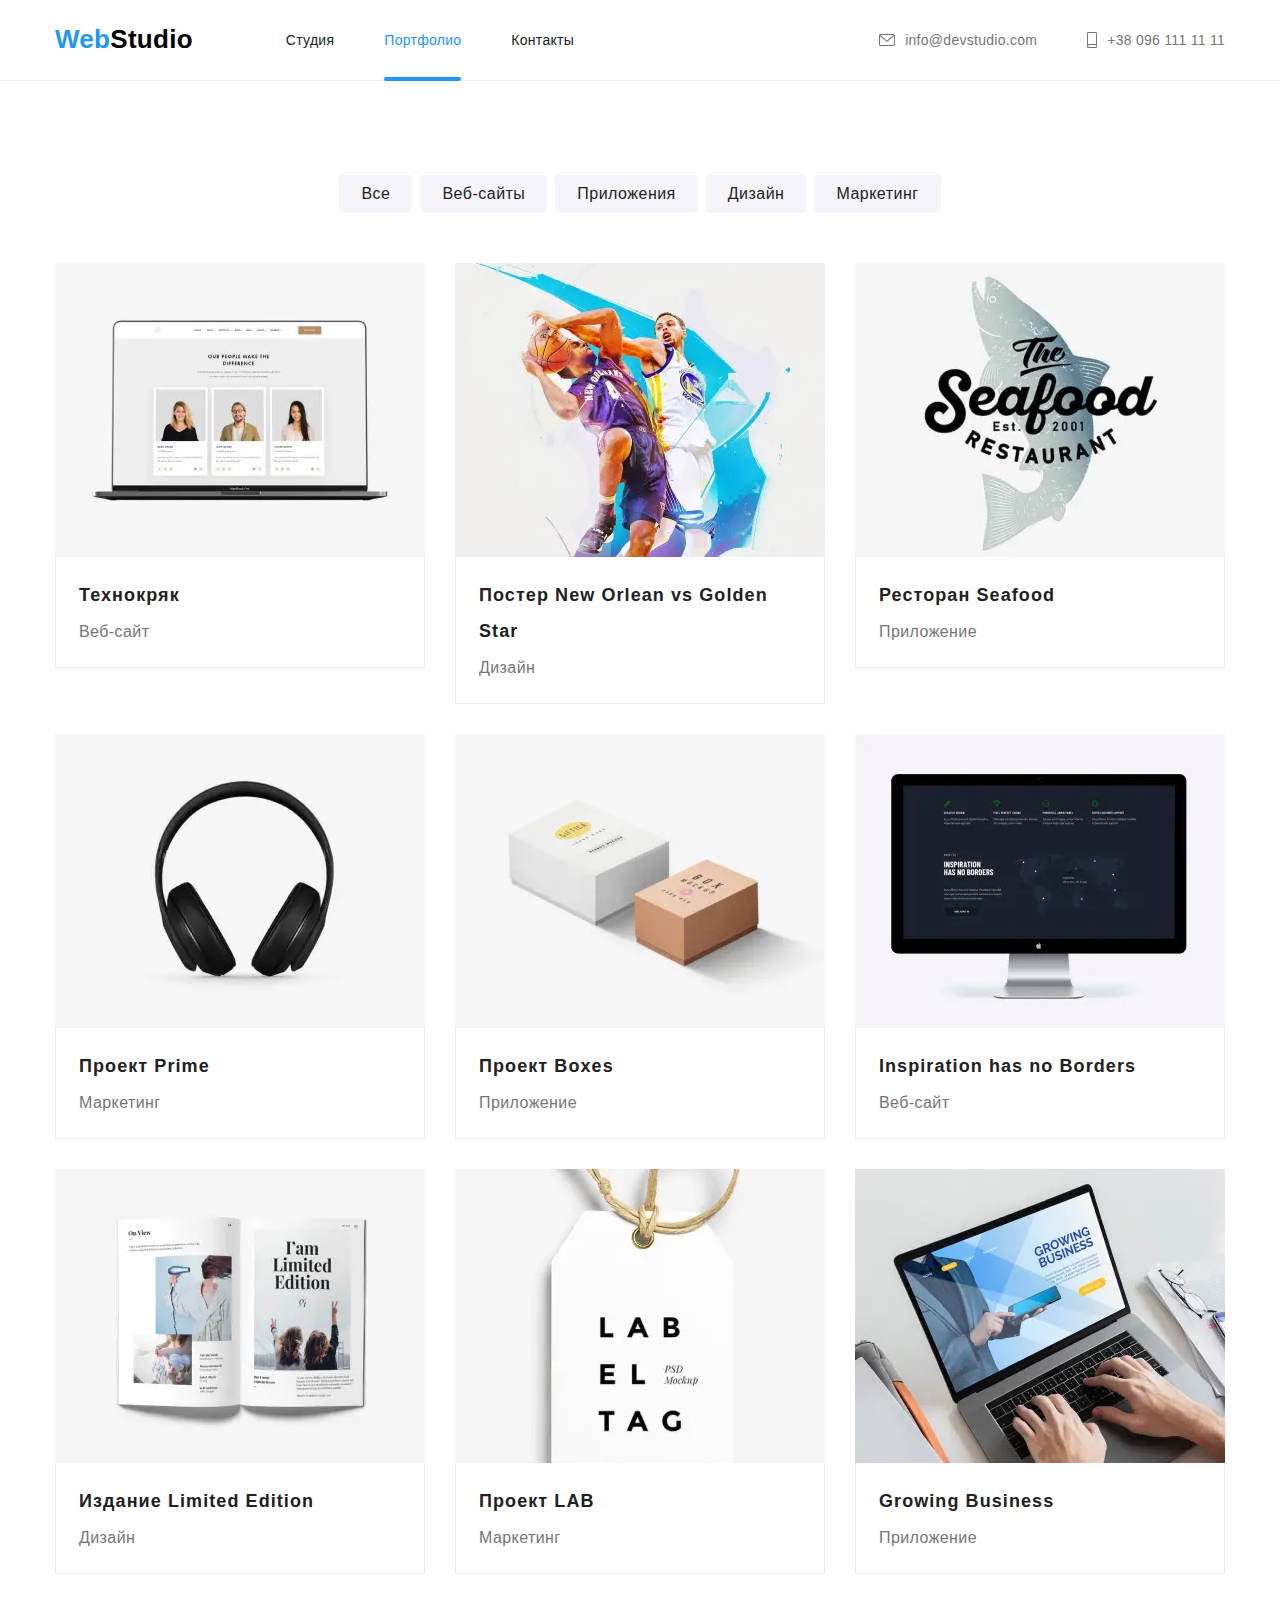
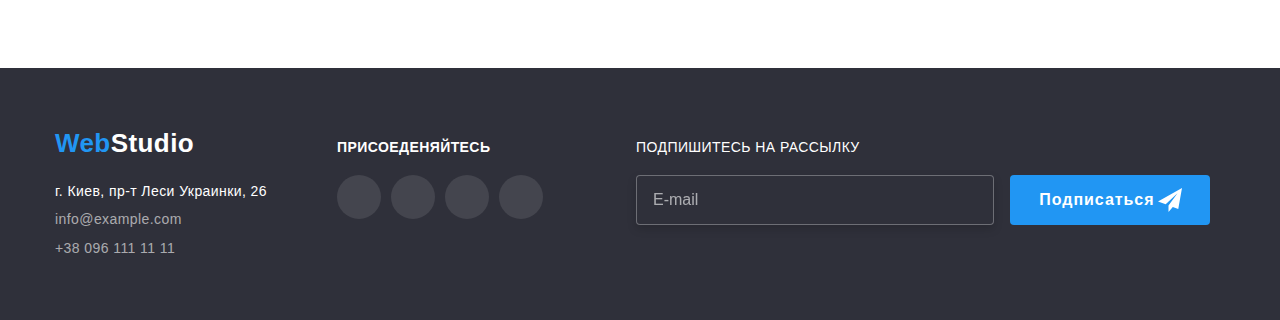
==== portfolio.html @ 32cfa78a "8-1-8" ====
<!DOCTYPE html>
<html lang="ru">

<head>
    <meta charset="UTF-8" />
    <meta name="viewport" content="width=device-width, initial-scale=1.0" />
    <title>Portfolio Webstudio</title>
    <link rel="preload" href="./css/main.min.css" as="style" />
    <link rel="stylesheet" href="./css/main.min.css" />
</head>

<body class="page">
    <!-- Верхняя линия сайта -->
    <header class="menu" id="portfolio-page">
        <div class="menu__box container">
            <!-- Логотип компании -->
            <a class="logo link" href="./index.html">
                <span class="logo__accent">Web</span>Studio
            </a>
            <div class="menu-mobile" id="menu-mobile" data-menu>
                <nav class="nav">
                    <ul class="site-nav list">
                        <li class="site-nav__item">
                            <a class="site-nav__link link" href="./index.html">Студия</a>
                        </li>
                        <li class="site-nav__item">
                            <a class="site-nav__link site-nav__link--active link" href="#portfolio-page">Портфолио</a>
                        </li>
                        <li class="site-nav__item">
                            <a class="site-nav__link link" href="#">Контакты</a>
                        </li>
                    </ul>
                </nav>

                <ul class="communications list">
                    <li class="communications__item">
                        <a class="communications__link link" href="mailto:info@devstudio.com">
                            <svg class="communications__icon communications__envelope">
                                <use href="./images/svg/sprite.svg#envelope"></use>
                            </svg>
                            info@devstudio.com</a>
                    </li>
                    <li class="communications__item">
                        <a class="communications__link link" href="tel:+38-096-111-11-11">
                            <svg class="communications__icon communications__smartphone">
                                <use href="./images/svg/sprite.svg#smartphone"></use>
                            </svg>
                            +38 096 111 11 11</a>
                    </li>
                </ul>
            </div>
            <button class="menu__button" type="button" aria-expanded="false" aria-controls="menu-mobile"
                data-menu-button>
                <svg class="menu__button-image" aria-label="Переключатель мобильного иеню">
                    <use class="menu__icon-close" href="./images/svg/sprite.svg#close-menu-mobile"></use>
                    <use class="menu__icon-open" href="./images/svg/sprite.svg#open-menu-mobile"></use>
                </svg>
            </button>
        </div>
    </header>

    <main>
        <!-- Портфолио -->

        <div class="container">
            <section class="filter">
                <h1 class="visually-hidden">Портфолио</h1>

                <!-- Фильтр проэктов -->

                <ul class="filter__button list">
                    <li class="filter__item">
                        <button class="filter__btn button" type="button">Все</button>
                    </li>
                    <li class="filter__item">
                        <button class="filter__btn button" type="button">
                            Веб-сайты
                        </button>
                    </li>
                    <li class="filter__item">
                        <button class="filter__btn button" type="button">
                            Приложения
                        </button>
                    </li>
                    <li class="filter__item">
                        <button class="filter__btn button" type="button">Дизайн</button>
                    </li>
                    <li class="filter__item">
                        <button class="filter__btn button" type="button">
                            Маркетинг
                        </button>
                    </li>
                </ul>

                <!-- Каталог проэктов -->

                <div class="catalog">
                    <ul class="catalog__list list">
                        <li class="catalog__item">
                            <a class="link" href="#">
                                <div class="catalog__description">
                                    <picture>
                                        <source srcset="
                          ./images/catalog/mobile/techno.webp,
                          ./images/catalog/mobile/techno@2x.webp 2x
                        " type="image/webp" media="(max-width: 767px)" />
                                        <source srcset="
                          ./images/catalog/tablet/techno.webp,
                          ./images/catalog/tablet/techno@2x.webp 2x
                        " type="image/webp" media="(max-width: 1199px)" />
                                        <source srcset="
                          ./images/catalog/desktop/techno.webp,
                          ./images/catalog/desktop/techno@2x.webp 2x
                        " type="image/webp" media="(min-width: 1200px)" />
                                        <source srcset="
                          ./images/catalog/mobile/techno.jpg,
                          ./images/catalog/mobile/techno@2x.jpg 2x
                        " media="(max-width: 767px)" />
                                        <source srcset="
                          ./images/catalog/tablet/techno.jpg,
                          ./images/catalog/tablet/techno@2x.jpg 2x
                        " media="(max-width: 1199px)" />
                                        <source srcset="./images/catalog/desktop/techno@2x.jpg 2x"
                                            media="(min-width: 1200px)" />
                                        <img class="catalog__image" src="./images/catalog/desktop/techno.jpg"
                                            alt="Сайт компании Технокряк" width="370" />
                                    </picture>
                                    <div class="catalog__description-pullout">
                                        <p class="catalog__description-text">
                                            Технокряк это современная площадка распространения
                                            коронавируса. Компании используют эту платформу для
                                            цифрового шпионажа и атак на защищённые сервера
                                            конкурентов.
                                        </p>
                                    </div>
                                </div>
                                <div class="catalog__text">
                                    <h2 class="catalog__title">Технокряк</h2>
                                    <p class="catalog__project">Веб-сайт</p>
                                </div>
                            </a>
                        </li>

                        <li class="catalog__item">
                            <a class="link" href="#">
                                <div class="catalog__description">
                                    <picture>
                                        <source srcset="
                          ./images/catalog/mobile/poster-orlean-star.webp,
                          ./images/catalog/mobile/poster-orlean-star@2x.webp 2x
                        " type="image/webp" media="(max-width: 767px)" />
                                        <source srcset="
                          ./images/catalog/tablet/poster-orlean-star.webp,
                          ./images/catalog/tablet/poster-orlean-star@2x.webp 2x
                        " type="image/webp" media="(max-width: 1199px)" />
                                        <source srcset="
                          ./images/catalog/desktop/poster-orlean-star.webp,
                          ./images/catalog/desktop/poster-orlean-star@2x.webp 2x
                        " type="image/webp" media="(min-width: 1200px)" />
                                        <source srcset="
                          ./images/catalog/mobile/poster-orlean-star.jpg,
                          ./images/catalog/mobile/poster-orlean-star@2x.jpg 2x
                        " media="(max-width: 767px)" />
                                        <source srcset="
                          ./images/catalog/tablet/poster-orlean-star.jpg,
                          ./images/catalog/tablet/poster-orlean-star@2x.jpg 2x
                        " media="(max-width: 1199px)" />
                                        <source srcset="
                          ./images/catalog/desktop/poster-orlean-star@2x.jpg 2x
                        " media="(min-width: 1200px)" />
                                        <img class="catalog__image"
                                            src="./images/catalog/desktop/poster-orlean-star.jpg"
                                            alt="Игра New Orlean против Golden Star" width="370" />
                                    </picture>
                                    <div class="catalog__description-pullout">
                                        <p class="catalog__description-text">
                                            Технокряк это современная площадка распространения
                                            коронавируса. Компании используют эту платформу для
                                            цифрового шпионажа и атак на защищённые сервера
                                            конкурентов.
                                        </p>
                                    </div>
                                </div>
                                <div class="catalog__text">
                                    <h2 class="catalog__title">
                                        Постер New Orlean vs Golden Star
                                    </h2>
                                    <p class="catalog__project">Дизайн</p>
                                </div>
                            </a>
                        </li>

                        <li class="catalog__item">
                            <a class="link" href="#">
                                <div class="catalog__description">
                                    <picture>
                                        <source srcset="
                          ./images/catalog/mobile/restaurant-seafood.webp,
                          ./images/catalog/mobile/restaurant-seafood@2x.webp 2x
                        " type="image/webp" media="(max-width: 767px)" />
                                        <source srcset="
                          ./images/catalog/tablet/restaurant-seafood.webp,
                          ./images/catalog/tablet/restaurant-seafood@2x.webp 2x
                        " type="image/webp" media="(max-width: 1199px)" />
                                        <source srcset="
                          ./images/catalog/desktop/restaurant-seafood.webp,
                          ./images/catalog/desktop/restaurant-seafood@2x.webp 2x
                        " type="image/webp" media="(min-width: 1200px)" />
                                        <source srcset="
                          ./images/catalog/mobile/restaurant-seafood.jpg,
                          ./images/catalog/mobile/restaurant-seafood@2x.jpg 2x
                        " media="(max-width: 767px)" />
                                        <source srcset="
                          ./images/catalog/tablet/restaurant-seafood.jpg,
                          ./images/catalog/tablet/restaurant-seafood@2x.jpg 2x
                        " media="(max-width: 1199px)" />
                                        <source srcset="
                          ./images/catalog/desktop/restaurant-seafood@2x.jpg 2x
                        " media="(min-width: 1200px)" />
                                        <img class="catalog__image"
                                            src="./images/catalog/desktop/restaurant-seafood.jpg" alt="Ресторан Seafood"
                                            width="370" />
                                    </picture>
                                    <div class="catalog__description-pullout">
                                        <p class="catalog__description-text">
                                            Технокряк это современная площадка распространения
                                            коронавируса. Компании используют эту платформу для
                                            цифрового шпионажа и атак на защищённые сервера
                                            конкурентов.
                                        </p>
                                    </div>
                                </div>
                                <div class="catalog__text">
                                    <h2 class="catalog__title">Ресторан Seafood</h2>
                                    <p class="catalog__project">Приложение</p>
                                </div>
                            </a>
                        </li>

                        <li class="catalog__item">
                            <a class="link" href="#">
                                <div class="catalog__description">
                                    <picture>
                                        <source srcset="
                          ./images/catalog/mobile/prime.webp,
                          ./images/catalog/mobile/prime@2x.webp 2x
                        " type="image/webp" media="(max-width: 767px)" />
                                        <source srcset="
                          ./images/catalog/tablet/prime.webp,
                          ./images/catalog/tablet/prime@2x.webp 2x
                        " type="image/webp" media="(max-width: 1199px)" />
                                        <source srcset="
                          ./images/catalog/desktop/prime.webp,
                          ./images/catalog/desktop/prime@2x.webp 2x
                        " type="image/webp" media="(min-width: 1200px)" />
                                        <source srcset="
                          ./images/catalog/mobile/prime.jpg,
                          ./images/catalog/mobile/prime@2x.jpg 2x
                        " media="(max-width: 767px)" />
                                        <source srcset="
                          ./images/catalog/tablet/prime.jpg,
                          ./images/catalog/tablet/prime@2x.jpg 2x
                        " media="(max-width: 1199px)" />
                                        <source srcset="./images/catalog/mobile/prime@2x.jpg 2x"
                                            media="(min-width: 1200px)" />
                                        <img class="catalog__image" src="./images/catalog/mobile/prime.jpg"
                                            alt="Проект Prime" width="370" />
                                    </picture>
                                    <div class="catalog__description-pullout">
                                        <p class="catalog__description-text">
                                            Технокряк это современная площадка распространения
                                            коронавируса. Компании используют эту платформу для
                                            цифрового шпионажа и атак на защищённые сервера
                                            конкурентов.
                                        </p>
                                    </div>
                                </div>
                                <div class="catalog__text">
                                    <h2 class="catalog__title">Проект Prime</h2>
                                    <p class="catalog__project">Маркетинг</p>
                                </div>
                            </a>
                        </li>

                        <li class="catalog__item">
                            <a class="link" href="#">
                                <div class="catalog__description">
                                    <picture>
                                        <source srcset="
                          ./images/catalog/mobile/boxes.webp,
                          ./images/catalog/mobile/boxes@2x.webp 2x
                        " type="image/webp" media="(max-width: 767px)" />
                                        <source srcset="
                          ./images/catalog/tablet/boxes.webp,
                          ./images/catalog/tablet/boxes@2x.webp 2x
                        " type="image/webp" media="(max-width: 1199px)" />
                                        <source srcset="
                          ./images/catalog/desktop/boxes.webp,
                          ./images/catalog/desktop/boxes@2x.webp 2x
                        " type="image/webp" media="(min-width: 1200px)" />
                                        <source srcset="
                          ./images/catalog/mobile/boxes.jpg,
                          ./images/catalog/mobile/boxes@2x.jpg 2x
                        " media="(max-width: 767px)" />
                                        <source srcset="
                          ./images/catalog/tablet/boxes.jpg,
                          ./images/catalog/tablet/boxes@2x.jpg 2x
                        " media="(max-width: 1199px)" />
                                        <source srcset="./images/catalog/desktop/boxes@2x.jpg 2x"
                                            media="(min-width: 1200px)" />
                                        <img class="catalog__image" src="./images/catalog/desktop/boxes.jpg"
                                            alt="Проект Boxes" width="370" />
                                    </picture>
                                    <div class="catalog__description-pullout">
                                        <p class="catalog__description-text">
                                            Технокряк это современная площадка распространения
                                            коронавируса. Компании используют эту платформу для
                                            цифрового шпионажа и атак на защищённые сервера
                                            конкурентов.
                                        </p>
                                    </div>
                                </div>
                                <div class="catalog__text">
                                    <h2 class="catalog__title">Проект Boxes</h2>
                                    <p class="catalog__project">Приложение</p>
                                </div>
                            </a>
                        </li>

                        <li class="catalog__item">
                            <a class="link" href="#">
                                <div class="catalog__description">
                                    <picture>
                                        <source srcset="
                          ./images/catalog/mobile/inspiration.webp,
                          ./images/catalog/mobile/inspiration@2x.webp 2x
                        " type="image/webp" media="(max-width: 767px)" />
                                        <source srcset="
                          ./images/catalog/tablet/inspiration.webp,
                          ./images/catalog/tablet/inspiration@2x.webp 2x
                        " type="image/webp" media="(max-width: 1199px)" />
                                        <source srcset="
                          ./images/catalog/desktop/inspiration.webp,
                          ./images/catalog/desktop/inspiration@2x.webp 2x
                        " type="image/webp" media="(min-width: 1200px)" />
                                        <source srcset="
                          ./images/catalog/mobile/inspiration.jpg,
                          ./images/catalog/mobile/inspiration@2x.jpg 2x
                        " media="(max-width: 767px)" />
                                        <source srcset="
                          ./images/catalog/tablet/inspiration.jpg,
                          ./images/catalog/tablet/inspiration@2x.jpg 2x
                        " media="(max-width: 1199px)" />
                                        <source srcset="./images/catalog/desktop/inspiration@2x.jpg 2x"
                                            media="(min-width: 1200px)" />
                                        <img class="catalog__image" src="./images/catalog/desktop/inspiration.jpg"
                                            alt="У вдохновения нет границ" width="370" />
                                    </picture>
                                    <div class="catalog__description-pullout">
                                        <p class="catalog__description-text">
                                            Технокряк это современная площадка распространения
                                            коронавируса. Компании используют эту платформу для
                                            цифрового шпионажа и атак на защищённые сервера
                                            конкурентов.
                                        </p>
                                    </div>
                                </div>
                                <div class="catalog__text">
                                    <h2 class="catalog__title">Inspiration has no Borders</h2>
                                    <p class="catalog__project">Веб-сайт</p>
                                </div>
                            </a>
                        </li>

                        <li class="catalog__item">
                            <a class="link" href="#">
                                <div class="catalog__description">
                                    <picture>
                                        <source srcset="
                          ./images/catalog/mobile/limited-edition.webp,
                          ./images/catalog/mobile/limited-edition@2x.webp 2x
                        " type="image/webp" media="(max-width: 767px)" />
                                        <source srcset="
                          ./images/catalog/tablet/limited-edition.webp,
                          ./images/catalog/tablet/limited-edition@2x.webp 2x
                        " type="image/webp" media="(max-width: 1199px)" />
                                        <source srcset="
                          ./images/catalog/desktop/limited-edition.webp,
                          ./images/catalog/desktop/limited-edition@2x.webp 2x
                        " type="image/webp" media="(min-width: 1200px)" />
                                        <source srcset="
                          ./images/catalog/mobile/limited-edition.jpg,
                          ./images/catalog/mobile/limited-edition@2x.jpg 2x
                        " media="(max-width: 767px)" />
                                        <source srcset="
                          ./images/catalog/tablet/limited-edition.jpg,
                          ./images/catalog/tablet/limited-edition@2x.jpg 2x
                        " media="(max-width: 1199px)" />
                                        <source srcset="
                          ./images/catalog/desktop/limited-edition@2x.jpg 2x
                        " media="(min-width: 1200px)" />
                                        <img class="catalog__image" src="./images/catalog/desktop/limited-edition.jpg"
                                            alt="Издание Limited Edition" width="370" />
                                    </picture>
                                    <div class="catalog__description-pullout">
                                        <p class="catalog__description-text">
                                            Технокряк это современная площадка распространения
                                            коронавируса. Компании используют эту платформу для
                                            цифрового шпионажа и атак на защищённые сервера
                                            конкурентов.
                                        </p>
                                    </div>
                                </div>
                                <div class="catalog__text">
                                    <h2 class="catalog__title">Издание Limited Edition</h2>
                                    <p class="catalog__project">Дизайн</p>
                                </div>
                            </a>
                        </li>

                        <li class="catalog__item">
                            <a class="link" href="#">
                                <div class="catalog__description">
                                    <picture>
                                        <source srcset="
                          ./images/catalog/mobile/lab.webp,
                          ./images/catalog/mobile/lab@2x.webp 2x
                        " type="image/webp" media="(max-width: 767px)" />
                                        <source srcset="
                          ./images/catalog/tablet/lab.webp,
                          ./images/catalog/tablet/lab@2x.webp 2x
                        " type="image/webp" media="(max-width: 1199px)" />
                                        <source srcset="
                          ./images/catalog/desktop/lab.webp,
                          ./images/catalog/desktop/lab@2x.webp 2x
                        " type="image/webp" media="(min-width: 1200px)" />
                                        <source srcset="
                          ./images/catalog/mobile/lab.jpg,
                          ./images/catalog/mobile/lab@2x.jpg 2x
                        " media="(max-width: 767px)" />
                                        <source srcset="
                          ./images/catalog/tablet/lab.jpg,
                          ./images/catalog/tablet/lab@2x.jpg 2x
                        " media="(max-width: 1199px)" />
                                        <source srcset="./images/catalog/desktop/lab@2x.jpg 2x"
                                            media="(min-width: 1200px)" />
                                        <img class="catalog__image" src="./images/catalog/desktop/lab.jpg"
                                            alt="Проект LAB" width="370" />
                                    </picture>
                                    <div class="catalog__description-pullout">
                                        <p class="catalog__description-text">
                                            Технокряк это современная площадка распространения
                                            коронавируса. Компании используют эту платформу для
                                            цифрового шпионажа и атак на защищённые сервера
                                            конкурентов.
                                        </p>
                                    </div>
                                </div>
                                <div class="catalog__text">
                                    <h2 class="catalog__title">Проект LAB</h2>
                                    <p class="catalog__project">Маркетинг</p>
                                </div>
                            </a>
                        </li>

                        <li class="catalog__item">
                            <a class="link" href="#">
                                <div class="catalog__description">
                                    <picture>
                                        <source srcset="
                          ./images/catalog/mobile/growing-business.webp,
                          ./images/catalog/mobile/growing-business@2x.webp 2x
                        " type="image/webp" media="(max-width: 767px)" />
                                        <source srcset="
                          ./images/catalog/tablet/growing-business.webp,
                          ./images/catalog/tablet/growing-business@2x.webp 2x
                        " type="image/webp" media="(max-width: 1199px)" />
                                        <source srcset="
                          ./images/catalog/desktop/growing-business.webp,
                          ./images/catalog/desktop/growing-business@2x.webp 2x
                        " type="image/webp" media="(min-width: 1200px)" />
                                        <source srcset="
                          ./images/catalog/mobile/growing-business.jpg,
                          ./images/catalog/mobile/growing-business@2x.jpg 2x
                        " media="(max-width: 767px)" />
                                        <source srcset="
                          ./images/catalog/tablet/growing-business.jpg,
                          ./images/catalog/tablet/growing-business@2x.jpg 2x
                        " media="(max-width: 1199px)" />
                                        <source srcset="
                          ./images/catalog/desktop/growing-business@2x.jpg 2x
                        " media="(min-width: 1200px)" />
                                        <img class="catalog__image" src="./images/catalog/desktop/growing-business.jpg"
                                            alt="Растущий бизнес" width="370" />
                                    </picture>
                                    <div class="catalog__description-pullout">
                                        <p class="catalog__description-text">
                                            Технокряк это современная площадка распространения
                                            коронавируса. Компании используют эту платформу для
                                            цифрового шпионажа и атак на защищённые сервера
                                            конкурентов.
                                        </p>
                                    </div>
                                </div>
                                <div class="catalog__text">
                                    <h2 class="catalog__title">Growing Business</h2>
                                    <p class="catalog__project">Приложение</p>
                                </div>
                            </a>
                        </li>
                    </ul>
                </div>
            </section>
        </div>
    </main>

    <footer class="footer">
        <div class="container footer__box">
            <div class="main-address">
                <a class="logo link" href="./index.html">
                    <p class="main-address__text">
                        <span class="logo__accent">Web</span>Studio
                    </p>
                </a>

                <!-- Адрес -->

                <address class="address">
                    <ul class="address__list list">
                        <li class="address__item">
                            <p class="address__text">г. Киев, пр-т Леси Украинки, 26</p>
                        </li>
                        <li class="address__item">
                            <a class="address__link link" href="mailto:info@example.com">info@example.com</a>
                        </li>
                        <li class="address__item">
                            <a class="address__link link" href="tel:+38-096-111-11-11">+38 096 111 11 11</a>
                        </li>
                    </ul>
                </address>
            </div>

            <!-- Социальные ссылки -->

            <div class="social">
                <h2 class="social__title">Присоеденяйтесь</h2>
                <ul class="social__list list">
                    <li class="social__item">
                        <a class="social__link social__instagram-link link" href="https://www.instagram.com/?hl=ru"></a>
                    </li>
                    <li class="social__item">
                        <a class="social__link social__twitter-link link" href="https://twitter.com/?lang=ru"></a>
                    </li>
                    <li class="social__item">
                        <a class="social__link social__facebook-link link" href="https://www.facebook.com/"></a>
                    </li>
                    <li class="social__item">
                        <a class="social__link social__linkedin-link link" href="https://www.linkedin.com/"></a>
                    </li>
                </ul>
            </div>

            <!--  Подписка на рассылку -->

            <div class="subscription">
                <h2 class="subscription__title">Подпишитесь на рассылку</h2>
                <form class="subscription__form" action="#">
                    <input type="email" class="subscription__input" name="subscripe-mail" placeholder="E-mail"
                        pattern="[a-z0-9._%+-]+@[a-z0-9.-]+\.[a-z]{2,}$" autocomplete="off" required />
                    <button type="submit" class="subscription__button button">
                        Подписаться
                    </button>
                </form>
            </div>
        </div>
    </footer>
    <script src="./js/menu-mobile.js"></script>
</body>

</html>
---- css/main.min.css ----
/*! modern-normalize v1.0.0 | MIT License | https://github.com/sindresorhus/modern-normalize */*,*::before,*::after{box-sizing:border-box}:root{-moz-tab-size:4;tab-size:4}html{line-height:1.15;-webkit-text-size-adjust:100%}body{margin:0}body{font-family:system-ui,-apple-system,"Segoe UI",Roboto,Helvetica,Arial,sans-serif,"Apple Color Emoji","Segoe UI Emoji"}hr{height:0;color:inherit}abbr[title]{text-decoration:underline dotted}b,strong{font-weight:bolder}code,kbd,samp,pre{font-family:ui-monospace, SFMono-Regular, Consolas, "Liberation Mono", Menlo, monospace;font-size:1em}small{font-size:80%}sub,sup{font-size:75%;line-height:0;position:relative;vertical-align:baseline}sub{bottom:-0.25em}sup{top:-0.5em}table{text-indent:0;border-color:inherit}button,input,optgroup,select,textarea{font-family:inherit;font-size:100%;line-height:1.15;margin:0}button,select{text-transform:none}button,[type="button"],[type="reset"],[type="submit"]{-webkit-appearance:button}::-moz-focus-inner{border-style:none;padding:0}:-moz-focusring{outline:1px dotted ButtonText}:-moz-ui-invalid{box-shadow:none}legend{padding:0}progress{vertical-align:baseline}::-webkit-inner-spin-button,::-webkit-outer-spin-button{height:auto}[type="search"]{-webkit-appearance:textfield;outline-offset:-2px}::-webkit-search-decoration{-webkit-appearance:none}::-webkit-file-upload-button{-webkit-appearance:button;font:inherit}summary{display:list-item}@font-face{font-family:"Raleway";font-style:normal;font-weight:700;font-display:swap;src:url("../fonts/raleway-v17-latin_cyrillic-700.eot");src:local(""),url("../fonts/raleway-v17-latin_cyrillic-700.eot?#iefix") format("embedded-opentype"),url("../fonts/raleway-v17-latin_cyrillic-700.woff2") format("woff2"),url("../fonts/raleway-v17-latin_cyrillic-700.woff") format("woff"),url("../fonts/raleway-v17-latin_cyrillic-700.ttf") format("truetype"),url("../fonts/raleway-v17-latin_cyrillic-700.svg#Raleway") format("svg")}@font-face{font-family:"Roboto";font-style:normal;font-weight:400;font-display:swap;src:url("../fonts/roboto-v20-latin_cyrillic-regular.eot");src:local("Roboto"),local("Roboto-Regular"),url("../fonts/roboto-v20-latin_cyrillic-regular.eot?#iefix") format("embedded-opentype"),url("../fonts/roboto-v20-latin_cyrillic-regular.woff2") format("woff2"),url("../fonts/roboto-v20-latin_cyrillic-regular.woff") format("woff"),url("../fonts/roboto-v20-latin_cyrillic-regular.ttf") format("truetype"),url("../fonts/roboto-v20-latin_cyrillic-regular.svg#Roboto") format("svg")}@font-face{font-family:"Roboto";font-style:normal;font-weight:500;font-display:swap;src:url("../fonts/roboto-v20-latin_cyrillic-500.eot");src:local("Roboto Medium"),local("Roboto-Medium"),url("../fonts/roboto-v20-latin_cyrillic-500.eot?#iefix") format("embedded-opentype"),url("../fonts/roboto-v20-latin_cyrillic-500.woff2") format("woff2"),url("../fonts/roboto-v20-latin_cyrillic-500.woff") format("woff"),url("../fonts/roboto-v20-latin_cyrillic-500.ttf") format("truetype"),url("../fonts/roboto-v20-latin_cyrillic-500.svg#Roboto") format("svg")}@font-face{font-family:"Roboto";font-style:normal;font-weight:700;font-display:swap;src:url("../fonts/roboto-v20-latin_cyrillic-700.eot");src:local("Roboto Bold"),local("Roboto-Bold"),url("../fonts/roboto-v20-latin_cyrillic-700.eot?#iefix") format("embedded-opentype"),url("../fonts/roboto-v20-latin_cyrillic-700.woff2") format("woff2"),url("../fonts/roboto-v20-latin_cyrillic-700.woff") format("woff"),url("../fonts/roboto-v20-latin_cyrillic-700.ttf") format("truetype"),url("../fonts/roboto-v20-latin_cyrillic-700.svg#Roboto") format("svg")}@font-face{font-family:"Roboto";font-style:normal;font-weight:900;font-display:swap;src:url("../fonts/roboto-v20-latin_cyrillic-900.eot");src:local("Roboto Black"),local("Roboto-Black"),url("../fonts/roboto-v20-latin_cyrillic-900.eot?#iefix") format("embedded-opentype"),url("../fonts/roboto-v20-latin_cyrillic-900.woff2") format("woff2"),url("../fonts/roboto-v20-latin_cyrillic-900.woff") format("woff"),url("../fonts/roboto-v20-latin_cyrillic-900.ttf") format("truetype"),url("../fonts/roboto-v20-latin_cyrillic-900.svg#Roboto") format("svg")}html{font-size:calc((10 / 16) * 100%)}.page{background-color:#fff;color:#757575;font-family:Roboto, sans-serif;font-style:normal;font-weight:400;font-size:1.4rem;line-height:calc(24 / 14);letter-spacing:0.03em}.list{padding:0;margin:0;list-style:none}.link{text-decoration:none}.visually-hidden{position:absolute;width:1px;height:1px;margin:-1px;border:0;padding:0;white-space:nowrap;clip-path:inset(100%);clip:rect(0 0 0 0);overflow:hidden}.flexbox{display:flex}.container{width:100%;margin-left:auto;margin-right:auto;padding-left:15px;padding-right:15px}@media (min-width: 480px){.container{width:480px}}@media (min-width: 768px){.container{width:768px}}@media (min-width: 1200px){.container{width:1200px}}.logo{display:block;font-size:2.4rem;line-height:calc(28 / 24);color:#000000;font-family:Raleway, sans-serif;font-weight:700}@media (max-width: 767px){.logo{padding-top:16px;padding-bottom:16px}}@media (min-width: 768px){.logo{padding-top:26px;padding-bottom:26px}}@media (min-width: 1200px){.logo{padding-top:24px;padding-bottom:24px;font-size:2.6rem;line-height:calc(31 / 26)}}.logo .link{display:block}.logo__accent{color:#2196f3}.button{font-family:inherit}.menu__button{margin:0;padding:0;border:0;background-color:transparent}@media (max-width: 767px){.menu__button{width:40px;height:40px}}@media (min-width: 768px){.menu__button{display:none}}.menu__button.is-open .menu__icon-close{display:block}.menu__button.is-open .menu__icon-open{display:none}.menu__icon-close{display:none}.menu__button-image{width:24px;height:16px;fill:#212121;transition-property:fill;transition-duration:250ms;transition-timing-function:cubic-bezier(0.4, 0, 0.2, 1)}@media (min-width: 768px){.menu__button-image{display:none}}.menu__button-image:hover,.menu__button-image :focus{fill:#2196f3;cursor:pointer}.banner__button,.modal__form-button,.subscription__button{min-width:200px;height:50px;padding-top:10px;padding-left:32px;padding-right:32px;padding-bottom:10px;border:none;border-radius:4px;background-color:#2196f3;color:#fff;font-weight:700;font-size:1.6rem;line-height:calc(30 / 16);letter-spacing:0.06em;cursor:pointer}.banner__button:hover,.modal__form-button:hover,.subscription__button:hover{background-color:#188ce8}.subscription__button{position:relative;padding-left:29px;text-align:start;transition-property:background-color;transition-duration:250ms;transition-timing-function:cubic-bezier(0.4, 0, 0.2, 1)}.subscription__button::after{position:absolute;top:50%;right:28px;transform:translateY(-50%);display:block;content:"";width:24px;height:24px;background-image:url(../images/svg/icon-send.svg)}.button-close{position:absolute;top:8px;right:8px;display:flex;justify-content:center;align-items:center;width:30px;height:30px;border:1px solid rgba(0,0,0,0.1);border-radius:50%;background-color:#fff;transition-property:fill;transition-duration:250ms;transition-timing-function:cubic-bezier(0.4, 0, 0.2, 1);cursor:pointer}.button-close:hover{fill:#2196f3}.button-close__svg{width:11px;height:11px}.modal__form-button{margin-top:30px;margin-left:auto;margin-right:auto;box-shadow:0px 4px 4px rgba(0,0,0,0.15);transition-property:background-color;transition-duration:250ms;transition-timing-function:cubic-bezier(0.4, 0, 0.2, 1)}.filter__btn{padding:6px 22px;border:transparent;border-radius:4px;background-color:#f5f4fa;color:#212121;font-weight:500;font-size:1.6rem;line-height:calc(26 / 16);letter-spacing:0.03em;cursor:pointer;transition-property:background-color;transition-duration:250ms;transition-timing-function:cubic-bezier(0.4, 0, 0.2, 1)}.filter__btn:hover,.filter__btn:focus,.filter__btn:active{outline-color:transparent;outline-width:0;box-shadow:0px 3px 1px rgba(0,0,0,0.1),0px 1px 2px rgba(0,0,0,0.08),0px 2px 2px rgba(0,0,0,0.12);background-color:#2196f3;color:#fff}.menu{font-weight:500;line-height:calc(16 / 14);letter-spacing:0.02em;border-bottom:1px solid #ececec}@media (max-width: 767px){.menu{font-size:1.8rem;line-height:calc(21 / 18)}}.menu__box{position:relative;display:flex;padding-left:15px;padding-right:15px}@media (max-width: 767px){.menu__box{align-items:baseline;justify-content:space-between}}@media (min-width: 1200px){.nav{display:flex}}.site-nav{display:flex;flex-direction:column;align-items:center}@media (max-width: 767px){.site-nav{margin-bottom:48px}}@media (min-width: 768px){.site-nav{flex-direction:row;margin-left:88px}}@media (min-width: 1200px){.site-nav{margin-left:93px}}.site-nav__item{position:relative}@media (max-width: 767px){.site-nav__item:not(:last-child){margin-bottom:16px}}@media (min-width: 768px){.site-nav__item:not(:last-child){margin-right:50px}}.site-nav__item .site-nav__link--active::after{position:absolute;width:100%;height:4px;bottom:-1px;display:block;content:"";background-color:#2196f3;border-radius:2px}.site-nav__link{display:block;padding-top:32px;padding-bottom:32px;color:#212121;transition-property:color;transition-duration:250ms;transition-timing-function:cubic-bezier(0.4, 0, 0.2, 1)}@media (max-width: 767px){.site-nav__link{padding-top:12px;padding-bottom:12px}}.site-nav__link:hover,.site-nav__link:focus{color:#2196f3}.site-nav__link--active{color:#2196f3}@media (min-width: 768px){.communications{display:flex;margin-left:84px}}@media screen and (min-width: 768px) and (max-width: 1199px){.communications{flex-direction:column;justify-content:center}}@media (min-width: 1200px){.communications{margin-left:auto}}@media (max-width: 767px){.communications__item+.communications__item{margin-top:12px}}@media (min-width: 1200px){.communications__item+.communications__item{margin-left:50px}}.communications__link{color:#757575;transition-property:color;transition-duration:250ms;transition-timing-function:cubic-bezier(0.4, 0, 0.2, 1)}@media screen and (min-width: 768px) and (max-width: 1199px){.communications__link{display:block;padding-top:5px;padding-bottom:5px;font-size:1.2rem;line-height:calc(14 / 12)}}@media (min-width: 1200px){.communications__link{display:inline-flex;align-items:center;padding-top:32px;padding-bottom:32px}}.communications__link:hover,.communications__link:focus{color:#2196f3}.communications__link:hover .communications__icon{fill:#2196f3}.communications__icon{margin-right:8px;fill:#757575}@media (min-width: 1200px){.communications__icon{margin-right:10px}}.communications__envelope{width:14px;height:10px}@media (min-width: 1200px){.communications__envelope{width:16px;height:12px}}.communications__smartphone{width:10px;height:14px}@media (min-width: 1200px){.communications__smartphone{height:16px}}@media (max-width: 767px){.menu-mobile{display:none;position:absolute;top:101%;left:0;z-index:1;width:100%;height:393px;background-color:#fff;padding-top:48px;padding-bottom:64px;text-align:center}}@media (max-width: 767px){.menu-mobile.is-open{display:block}}@media (min-width: 768px){.menu-mobile{display:flex}}@media (min-width: 1200px){.menu-mobile{width:100%}}.banner{display:flex;flex-direction:column;justify-content:center;align-items:center;margin-left:auto;margin-right:auto;width:100%;height:400px;background-color:#2f303a;background-image:linear-gradient(to right, rgba(47,48,58,0.4), rgba(47,48,58,0.4)),url(../images/banner/mobile/banner.jpg);background-size:cover}@media screen and (max-width: 767px) and (min-device-pixel-ratio: 2), screen and (max-width: 767px) and (-webkit-min-device-pixel-ratio: 2), screen and (max-width: 767px) and (-o-min-device-pixel-ratio: 2 / 1), screen and (max-width: 767px) and (min-resolution: 192dpi), screen and (max-width: 767px) and (min-resolution: 2dppx){.banner{background-image:linear-gradient(to right, rgba(47,48,58,0.4), rgba(47,48,58,0.4)),url(../images/banner/mobile/banner@2x.jpg)}}@media (min-width: 768px){.banner{height:400px;background-image:linear-gradient(to right, rgba(47,48,58,0.4), rgba(47,48,58,0.4)),url(../images/banner/tablet/banner.jpg)}}@media screen and (min-width: 768px) and (min-device-pixel-ratio: 2), screen and (min-width: 768px) and (-webkit-min-device-pixel-ratio: 2), screen and (min-width: 768px) and (-o-min-device-pixel-ratio: 2 / 1), screen and (min-width: 768px) and (min-resolution: 192dpi), screen and (min-width: 768px) and (min-resolution: 2dppx){.banner{background-image:linear-gradient(to right, rgba(47,48,58,0.4), rgba(47,48,58,0.4)),url(../images/banner/tablet/banner@2x.jpg)}}@media (min-width: 1200px){.banner{height:600px;background-image:linear-gradient(to right, rgba(47,48,58,0.4), rgba(47,48,58,0.4)),url(../images/banner/desktop/banner.jpg)}}@media screen and (min-width: 1200px) and (min-device-pixel-ratio: 2), screen and (min-width: 1200px) and (-webkit-min-device-pixel-ratio: 2), screen and (min-width: 1200px) and (-o-min-device-pixel-ratio: 2 / 1), screen and (min-width: 1200px) and (min-resolution: 192dpi), screen and (min-width: 1200px) and (min-resolution: 2dppx){.banner{background-image:linear-gradient(to right, rgba(47,48,58,0.4), rgba(47,48,58,0.4)),url(../images/banner/desktop/banner@2x.jpg)}}.banner .container{text-align:center}.banner__title{max-width:360px;margin-top:0;margin-left:auto;margin-right:auto;margin-bottom:30px;color:#fff;font-weight:900;font-size:2.6rem;line-height:calc(42 / 26);letter-spacing:0.06em;text-transform:uppercase}@media (min-width: 1200px){.banner__title{max-width:696px;font-size:4.4rem;line-height:calc(60 / 44)}}.section__title{margin-top:0;margin-bottom:0;color:#212121;font-weight:700;font-size:2.8rem;line-height:calc(33 / 28);text-align:center}@media (min-width: 1200px){.section__title{font-size:3.6rem;line-height:calc(42 / 36)}}.feature{padding:60px 15px}@media (min-width: 1200px){.feature{padding:0 15px}}@media (min-width: 768px){.feature__list{display:flex;flex-wrap:wrap}}@media (min-width: 1200px){.feature__list{display:flex;padding-top:94px}}.feature__title{margin-top:0;margin-bottom:10px;color:#212121;font-weight:700;font-size:1.4rem;line-height:calc(16 / 14);text-transform:uppercase}@media (max-width: 767px){.feature__title{text-align:center}}.feature__item{width:100%}.feature__item:not(:last-child){margin-bottom:30px}@media (min-width: 1200px){.feature__item:not(:last-child){margin-right:30px;margin-bottom:0}}@media (min-width: 768px){.feature__item{width:calc((100% - 15px * 2) / 2)}.feature__item:nth-last-child(2){margin-bottom:0}.feature__item:nth-child(2n){margin-left:30px}}@media (min-width: 1200px){.feature__item{width:calc((100% - 30px * 3) / 4);padding-bottom:3px}.feature__item:nth-child(2n){margin-left:0}}.feature__item::before{display:block;margin-bottom:30px;content:"";height:120px;background-color:#f5f4fa;border-radius:4px;background-repeat:no-repeat;background-position:center}.feature__icon-antenna::before{background-image:url(../images/svg/antenna.svg)}.feature__icon-clock::before{background-image:url(../images/svg/clock.svg)}.feature__icon-diagram::before{background-image:url(../images/svg/diagram.svg)}.feature__icon-astronaut::before{background-image:url(../images/svg/astronaut.svg)}.feature__text{margin-top:0;margin-bottom:0}.practice{display:none;padding-top:94px;padding-bottom:94px}@media (min-width: 1200px){.practice{display:block}}.practice__list{display:flex;margin-top:50px}.practice__box-inside{position:absolute;bottom:0;left:0;display:flex;justify-content:center;align-items:center;width:370px;height:70px;background-color:rgba(47,48,58,0.8)}.practice__image{display:block;max-width:100%;height:auto}.practice__item{position:relative;display:block;width:calc((100% - 30px * 2) / 3)}.practice__item:not(:last-child){margin-right:30px}.practice__text{margin-top:0;margin-bottom:0;font-weight:700;line-height:calc(16 / 14);text-align:center;text-transform:uppercase;color:#fff}.team{background-color:#f5f4fa}.team__box{padding:60px 15px}@media (min-width: 1200px){.team__box{padding-top:94px;padding-bottom:94px}}@media (min-width: 768px){.team__list{display:flex;flex-wrap:wrap}}@media (min-width: 1200px){.team__list{margin-top:20px}.team__list>.team__item:not(:last-child){margin-right:30px}}.team__item{display:block;margin-top:30px;text-align:center;box-shadow:0px 1px 3px rgba(0,0,0,0.12),0px 1px 1px rgba(0,0,0,0.14),0px 2px 1px rgba(0,0,0,0.2);border-radius:0px 0px 4px 4px;background-color:#fff}@media (min-width: 768px){.team__item{width:calc((100% - 15px * 2) / 2)}.team__item:nth-child(2n){margin-left:30px}}@media (min-width: 1200px){.team__item{padding-top:0;width:calc((100% - 30px * 3) / 4)}.team__item:nth-child(2n){margin-left:0}}.team__image{display:block;width:100%;height:auto}.team__text{padding-top:30px;padding-bottom:16px}.team__title{margin-top:0;margin-bottom:10px;color:#212121;font-weight:500;font-size:1.6rem;line-height:1.19}.team__career{margin-top:0;margin-bottom:0;font-size:1.6rem;line-height:calc(19 / 16)}.team-social{display:flex;justify-content:center;align-items:center}.team-social__item{margin-bottom:30px}.team-social__item+.team-social__item{margin-left:10px}.team-social__link{display:inline-flex;justify-content:center;align-items:center;width:44px;height:44px;fill:#757575;border-radius:50%;color:#757575;transition-property:background-color, fill, color;transition-duration:250ms;transition-timing-function:cubic-bezier(0.4, 0, 0.2, 1)}.team-social__link:hover,.team-social__link:focus{background-color:#2196f3;color:#fff;fill:#fff}.team-social__instagram,.team-social__twitter,.team-social__facebook,.team-social__linkedin{width:20px;height:20px}.clients{padding:60px 15px}@media (min-width: 1200px){.clients{padding-top:94px;padding-bottom:94px}}.clients__title{margin-top:0;margin-bottom:30px}@media (min-width: 1200px){.clients__title{margin-bottom:50px}}.clients__list{display:flex;flex-wrap:wrap;justify-content:center}@media (min-width: 480px){.clients__list{margin:-15px}}.clients__item{display:flex;margin:15px}@media (max-width: 479px){.clients__item{justify-content:center;width:calc((100% - 30px * 2) / 2)}}@media (min-width: 480px){.clients__item{display:flex;margin:15px}}@media (min-width: 768px){.clients__item{width:calc((100% - 30px * 3) / 3)}}@media (min-width: 1200px){.clients__item{width:calc((100% - 30px * 6) / 6)}}.clients__item:nth-child(1) .clients__company{width:44px;height:49px}.clients__item:nth-child(2) .clients__company{width:40px;height:52px}.clients__item:nth-child(3) .clients__company{width:41px;height:43px}.clients__item:nth-child(4) .clients__company{width:80px;height:42px}.clients__item:nth-child(5) .clients__company{width:59px;height:47px}.clients__item:nth-child(6) .clients__company{width:88px;height:45px}.client-icon{fill:#afb1b8;transition-property:fill;transition-duration:250ms;transition-timing-function:cubic-bezier(0.4, 0, 0.2, 1)}.clients__link{display:inline-flex;justify-content:center;align-items:center;width:210px;height:90px;border:1px solid #afb1b8;border-radius:4px;transition-property:border-color;transition-duration:250ms;transition-timing-function:cubic-bezier(0.4, 0, 0.2, 1)}@media (min-width: 768px){.clients__link{width:226px}}@media (min-width: 1200px){.clients__link{width:170px}}.clients__link:hover{border:1px solid #2196f3}.clients__link:hover .client-icon{fill:#2196f3}.footer{padding-top:60px;padding-bottom:60px;background-color:#2f303a;color:#ffffff}.footer .logo{display:block;padding-top:0;padding-bottom:0;margin-bottom:20px}.footer__box{display:flex;flex-direction:column;align-items:center}@media (min-width: 768px){.footer__box{flex-direction:row}}@media (min-width: 768px) and (max-width: 1199px){.footer__box{flex-wrap:wrap;align-items:baseline}}@media (min-width: 1200px){.footer__box{align-items:baseline}}@media (min-width: 768px) and (max-width: 1199px){.subscription{margin-top:60px;margin-left:auto;margin-right:auto}}@media (max-width: 1199px){.subscription{text-align:center}}.subscription__title{margin-top:0;margin-bottom:20px;font-weight:500;font-size:1.4rem;line-height:calc(16 / 14);text-transform:uppercase}.subscription__input{height:50px;padding-top:13px;padding-left:16px;padding-bottom:13px;border:1px solid rgba(255,255,255,0.3);filter:drop-shadow(0px 4px 4px rgba(0,0,0,0.15));border-radius:4px;background-color:#2f303a;font-size:1.6rem;line-height:calc(20 / 16);color:#fff}@media (max-width: 479px){.subscription__input{width:100%}}@media (min-width: 480px){.subscription__input{width:450px}}@media screen and (min-width: 768px) and (max-width: 1199px){.subscription__input{display:block}}@media (max-width: 1199px){.subscription__input{margin-bottom:20px}}@media (min-width: 1200px){.subscription__input{width:358px;margin-right:12px}}.subscription__input::placeholder{font-size:1.6rem;line-height:calc(20 / 16);color:rgba(255,255,255,0.6)}.subscription__input:not(:placeholder-shown):focus:invalid{outline-color:red}@media (max-width: 479px){.main-address{width:100%}}@media (min-width: 768px) and (max-width: 1199px){.main-address{margin-right:165px;margin-left:61px}}@media (max-width: 1199px){.main-address{text-align:center}}@media (min-width: 1200px){.main-address{margin-right:70px}}.main-address__text{margin-top:0;margin-bottom:0;color:#ffffff}.address{font-style:normal}.address__link{color:rgba(255,255,255,0.6);transition-property:color;transition-duration:250ms;transition-timing-function:cubic-bezier(0.4, 0, 0.2, 1)}.address__link:hover,.address__link:focus{color:#2196f3}.address__item+.address__item{margin-top:3.5px}@media (min-width: 1200px){.address__item+.address__item{margin-top:4.5px}}.address__text{margin-top:0;margin-bottom:0}@media (max-width: 767px){.social{margin-top:60px;margin-bottom:60px}}@media (max-width: 1199px){.social{text-align:center}}@media (min-width: 1200px){.social{margin-right:93px}}.social__title{margin-top:0;margin-bottom:20px;color:#fff;font-weight:700;font-size:1.4rem;line-height:calc(16 / 14);text-transform:uppercase}.social__list{display:flex}.social__item{height:44px}.social__item+.social__item{margin-left:10px}.social__link{display:inline-block;width:44px;height:44px;border-radius:50%;background-color:rgba(255,255,255,0.1);background-repeat:no-repeat;background-position:center;transition-property:background-color;transition-duration:250ms;transition-timing-function:cubic-bezier(0.4, 0, 0.2, 1)}.social__link:hover,.social__link:focus{background-color:#2196f3}.social__instagram-link{background-image:url(../images/svg/instagram.svg)}.social__twitter-link{background-image:url(../images/svg/twitter.svg)}.social__facebook-link{background-image:url(../images/svg/facebook.svg)}.social__linkedin-link{background-image:url(../images/svg/linkedin.svg)}.filter{padding-top:60px;padding-bottom:60px}@media (min-width: 1200px){.filter{padding-top:94px;padding-bottom:94px}}.filter__button{display:flex}@media (max-width: 767px){.filter__button{flex-wrap:wrap}}@media (min-width: 768px){.filter__button{justify-content:center}}.filter__item{display:block}.filter__item:not(:last-child){margin-right:8px}@media (max-width: 767px){.filter__item{margin-bottom:15px}}.catalog{padding-top:35px}@media screen and (min-width: 768px) and (max-width: 1199px){.catalog{padding-top:30px}}@media (min-width: 1200px){.catalog{padding-top:50px}}.catalog__list{display:flex;flex-wrap:wrap}.catalog__image{display:block;width:100%;height:auto}.catalog__item{display:inline-block;width:100%;background-color:#fff}.catalog__item:not(:last-child){margin-bottom:30px}@media screen and (min-width: 768px) and (max-width: 1199px){.catalog__item{width:calc((100% - 30px) / 2)}.catalog__item:nth-child(2n+1){margin-right:30px}}@media (min-width: 1200px){.catalog__item{margin-right:30px;width:calc((100% - 30px * 2) / 3)}.catalog__item:nth-child(3n){margin-right:0}.catalog__item:nth-last-child(-n+3){margin-bottom:0}}.catalog__item:hover .catalog__text{box-shadow:0px 1px 1px rgba(0,0,0,0.12),0px 4px 4px rgba(0,0,0,0.06),1px 4px 6px rgba(0,0,0,0.16)}.catalog__item:hover .catalog__description-pullout{transform:translateY(-100%);opacity:1}.catalog__description{position:relative;overflow:hidden}.catalog__description-pullout{position:absolute;bottom:-100%;left:0;display:flex;align-items:center;width:100%;height:100%;padding-left:24px;padding-right:24px;background:rgba(33,150,243,0.9);transition-property:transform;transition-duration:250ms;transition-timing-function:cubic-bezier(0.4, 0, 0.2, 1);opacity:0}@media screen and (max-width: 375px){.catalog__description-pullout{overflow-y:auto}}.catalog__description-text{margin-top:0;margin-bottom:0;font-size:1.8rem;line-height:calc(28 / 18);color:#fff}@media screen and (max-width: 375px){.catalog__description-text{font-size:1.7rem;line-height:calc(27 / 17)}}.catalog__text{padding-top:20px;padding-left:23px;padding-right:23px;padding-bottom:20px;border-left:1px solid #eee;border-right:1px solid #eee;border-bottom:1px solid #eee}.catalog__title{margin-top:0;margin-bottom:4px;color:#212121;font-weight:700;font-size:1.8rem;line-height:calc(36 / 18);letter-spacing:0.06em}.catalog__project{margin-top:0;margin-bottom:0;color:#757575;font-size:1.6rem;line-height:calc(30 / 16)}.backdrop.is-hidden{visibility:hidden;opacity:0;pointer-events:none;transition:600ms linear 0.7s}.backdrop{position:fixed;top:0;left:0;width:100%;height:100%;background-color:rgba(0,0,0,0.2)}@media (max-width: 767px){.backdrop{padding-top:93px;padding-left:15px;padding-right:15px;padding-bottom:94px;overflow-y:scroll}}.is-hidden .modal{top:25%;transform:translate(-150%, -100%) scale(0.1)}.modal{position:absolute;left:50%;top:50%;transform:translate(-50%, -50%) scale(1);display:flex;flex-direction:column;justify-content:space-between;padding:40px 40px;background:#ffffff;box-shadow:0px 1px 3px rgba(0,0,0,0.12),0px 1px 1px rgba(0,0,0,0.14),0px 2px 1px rgba(0,0,0,0.2);border-radius:4px;transition:transform 300ms linear, scale 500ms linear;overflow:hidden}@media (max-width: 479px){.modal{position:relative;top:0;left:0;transform:none}}@media screen and (min-width: 480px) and (max-width: 1199px){.modal{width:450px;height:609px}}@media (min-width: 1200px){.modal{width:528px;height:581px}}.modal__title{margin-top:0;margin-bottom:12px;font-weight:500;font-size:2rem;line-height:calc(30 / 20);text-align:center;color:#212121}@media (min-width: 1200px){.modal__title{line-height:calc(23 / 20)}}.modal__form{display:flex;flex-direction:column}.modal__form-field{position:relative;display:block}.modal__form-field+.modal__form-field{margin-top:10px}.modal__form-label{display:block;margin-bottom:4px;font-size:1.2rem;line-height:calc(14 / 12);letter-spacing:0.01em;color:#757575}.modal__form-input{width:100%;height:40px;padding-left:42px;border:1px solid rgba(33,33,33,0.2);border-radius:4px;transition-property:outline-color, fill;transition-duration:250ms;transition-timing-function:cubic-bezier(0.4, 0, 0.2, 1)}.modal__form-input::placeholder{color:#ffffff}.modal__form-input:not(:placeholder-shown):focus:valid{outline-color:#2196f3;fill:#2196f3}.modal__form-input:not(:placeholder-shown):focus:valid ~ .modal__form-icon{outline-color:#2196f3;fill:#2196f3}.modal__form-input:not(:placeholder-shown):focus:invalid{outline-color:#ff0000;fill:#ff0000}.modal__form-input:not(:placeholder-shown):focus:invalid ~ .modal__form-icon{outline-color:#ff0000;fill:#ff0000}.modal__form-input:focus,.modal__form-input:focus+.modal__form-icon{outline-color:#2196f3;fill:#2196f3}.modal__form-input.modal__form-textarea::placeholder{color:rgba(117,117,117,0.5)}.modal__form-textarea{display:block;height:120px;padding:12px 16px;resize:none;font-size:1.4rem;line-height:calc(16 / 14);letter-spacing:0.01em}.modal__form-checkbox{margin-top:20px}@media (max-width: 479px){.modal__form-checkbox{text-align:center}}@media (min-width: 480px){.modal__form-checkbox{display:flex;justify-content:space-evenly;align-items:center}}@media (max-width: 1199px){.modal__form-checkbox{font-size:1.2rem;line-height:calc(14 / 12)}}.modal__checkbox-icon{display:inline-block;width:16px;height:15px;border:2px solid #212121;border-radius:2px;transition-property:background-color, border-color;transition-duration:250ms;transition-timing-function:cubic-bezier(0.4, 0, 0.2, 1)}.modal__form-checkbox-input:checked+.modal__checkbox-icon{background-origin:border-box;background-image:url(../images/svg/icon-check.svg);background-size:contain;background-color:#2196f3;border-color:#2196f3;border-radius:2px}.modal__form-checkbox-text{margin-top:0;margin-bottom:0;color:#757575}.modal__form-checkbox-link{display:block;color:#2196f3;text-decoration-line:underline}.modal__form-icon{position:absolute;top:50%;left:12px;width:18px;height:18px}
/*# sourceMappingURL=main.min.css.map */
---- css/main.min.css ----
/*! modern-normalize v1.0.0 | MIT License | https://github.com/sindresorhus/modern-normalize */*,*::before,*::after{box-sizing:border-box}:root{-moz-tab-size:4;tab-size:4}html{line-height:1.15;-webkit-text-size-adjust:100%}body{margin:0}body{font-family:system-ui,-apple-system,"Segoe UI",Roboto,Helvetica,Arial,sans-serif,"Apple Color Emoji","Segoe UI Emoji"}hr{height:0;color:inherit}abbr[title]{text-decoration:underline dotted}b,strong{font-weight:bolder}code,kbd,samp,pre{font-family:ui-monospace, SFMono-Regular, Consolas, "Liberation Mono", Menlo, monospace;font-size:1em}small{font-size:80%}sub,sup{font-size:75%;line-height:0;position:relative;vertical-align:baseline}sub{bottom:-0.25em}sup{top:-0.5em}table{text-indent:0;border-color:inherit}button,input,optgroup,select,textarea{font-family:inherit;font-size:100%;line-height:1.15;margin:0}button,select{text-transform:none}button,[type="button"],[type="reset"],[type="submit"]{-webkit-appearance:button}::-moz-focus-inner{border-style:none;padding:0}:-moz-focusring{outline:1px dotted ButtonText}:-moz-ui-invalid{box-shadow:none}legend{padding:0}progress{vertical-align:baseline}::-webkit-inner-spin-button,::-webkit-outer-spin-button{height:auto}[type="search"]{-webkit-appearance:textfield;outline-offset:-2px}::-webkit-search-decoration{-webkit-appearance:none}::-webkit-file-upload-button{-webkit-appearance:button;font:inherit}summary{display:list-item}@font-face{font-family:"Raleway";font-style:normal;font-weight:700;font-display:swap;src:url("../fonts/raleway-v17-latin_cyrillic-700.eot");src:local(""),url("../fonts/raleway-v17-latin_cyrillic-700.eot?#iefix") format("embedded-opentype"),url("../fonts/raleway-v17-latin_cyrillic-700.woff2") format("woff2"),url("../fonts/raleway-v17-latin_cyrillic-700.woff") format("woff"),url("../fonts/raleway-v17-latin_cyrillic-700.ttf") format("truetype"),url("../fonts/raleway-v17-latin_cyrillic-700.svg#Raleway") format("svg")}@font-face{font-family:"Roboto";font-style:normal;font-weight:400;font-display:swap;src:url("../fonts/roboto-v20-latin_cyrillic-regular.eot");src:local("Roboto"),local("Roboto-Regular"),url("../fonts/roboto-v20-latin_cyrillic-regular.eot?#iefix") format("embedded-opentype"),url("../fonts/roboto-v20-latin_cyrillic-regular.woff2") format("woff2"),url("../fonts/roboto-v20-latin_cyrillic-regular.woff") format("woff"),url("../fonts/roboto-v20-latin_cyrillic-regular.ttf") format("truetype"),url("../fonts/roboto-v20-latin_cyrillic-regular.svg#Roboto") format("svg")}@font-face{font-family:"Roboto";font-style:normal;font-weight:500;font-display:swap;src:url("../fonts/roboto-v20-latin_cyrillic-500.eot");src:local("Roboto Medium"),local("Roboto-Medium"),url("../fonts/roboto-v20-latin_cyrillic-500.eot?#iefix") format("embedded-opentype"),url("../fonts/roboto-v20-latin_cyrillic-500.woff2") format("woff2"),url("../fonts/roboto-v20-latin_cyrillic-500.woff") format("woff"),url("../fonts/roboto-v20-latin_cyrillic-500.ttf") format("truetype"),url("../fonts/roboto-v20-latin_cyrillic-500.svg#Roboto") format("svg")}@font-face{font-family:"Roboto";font-style:normal;font-weight:700;font-display:swap;src:url("../fonts/roboto-v20-latin_cyrillic-700.eot");src:local("Roboto Bold"),local("Roboto-Bold"),url("../fonts/roboto-v20-latin_cyrillic-700.eot?#iefix") format("embedded-opentype"),url("../fonts/roboto-v20-latin_cyrillic-700.woff2") format("woff2"),url("../fonts/roboto-v20-latin_cyrillic-700.woff") format("woff"),url("../fonts/roboto-v20-latin_cyrillic-700.ttf") format("truetype"),url("../fonts/roboto-v20-latin_cyrillic-700.svg#Roboto") format("svg")}@font-face{font-family:"Roboto";font-style:normal;font-weight:900;font-display:swap;src:url("../fonts/roboto-v20-latin_cyrillic-900.eot");src:local("Roboto Black"),local("Roboto-Black"),url("../fonts/roboto-v20-latin_cyrillic-900.eot?#iefix") format("embedded-opentype"),url("../fonts/roboto-v20-latin_cyrillic-900.woff2") format("woff2"),url("../fonts/roboto-v20-latin_cyrillic-900.woff") format("woff"),url("../fonts/roboto-v20-latin_cyrillic-900.ttf") format("truetype"),url("../fonts/roboto-v20-latin_cyrillic-900.svg#Roboto") format("svg")}html{font-size:calc((10 / 16) * 100%)}.page{background-color:#fff;color:#757575;font-family:Roboto, sans-serif;font-style:normal;font-weight:400;font-size:1.4rem;line-height:calc(24 / 14);letter-spacing:0.03em}.list{padding:0;margin:0;list-style:none}.link{text-decoration:none}.visually-hidden{position:absolute;width:1px;height:1px;margin:-1px;border:0;padding:0;white-space:nowrap;clip-path:inset(100%);clip:rect(0 0 0 0);overflow:hidden}.flexbox{display:flex}.container{width:100%;margin-left:auto;margin-right:auto;padding-left:15px;padding-right:15px}@media (min-width: 480px){.container{width:480px}}@media (min-width: 768px){.container{width:768px}}@media (min-width: 1200px){.container{width:1200px}}.logo{display:block;font-size:2.4rem;line-height:calc(28 / 24);color:#000000;font-family:Raleway, sans-serif;font-weight:700}@media (max-width: 767px){.logo{padding-top:16px;padding-bottom:16px}}@media (min-width: 768px){.logo{padding-top:26px;padding-bottom:26px}}@media (min-width: 1200px){.logo{padding-top:24px;padding-bottom:24px;font-size:2.6rem;line-height:calc(31 / 26)}}.logo .link{display:block}.logo__accent{color:#2196f3}.button{font-family:inherit}.menu__button{margin:0;padding:0;border:0;background-color:transparent}@media (max-width: 767px){.menu__button{width:40px;height:40px}}@media (min-width: 768px){.menu__button{display:none}}.menu__button.is-open .menu__icon-close{display:block}.menu__button.is-open .menu__icon-open{display:none}.menu__icon-close{display:none}.menu__button-image{width:24px;height:16px;fill:#212121;transition-property:fill;transition-duration:250ms;transition-timing-function:cubic-bezier(0.4, 0, 0.2, 1)}@media (min-width: 768px){.menu__button-image{display:none}}.menu__button-image:hover,.menu__button-image :focus{fill:#2196f3;cursor:pointer}.banner__button,.modal__form-button,.subscription__button{min-width:200px;height:50px;padding-top:10px;padding-left:32px;padding-right:32px;padding-bottom:10px;border:none;border-radius:4px;background-color:#2196f3;color:#fff;font-weight:700;font-size:1.6rem;line-height:calc(30 / 16);letter-spacing:0.06em;cursor:pointer}.banner__button:hover,.modal__form-button:hover,.subscription__button:hover{background-color:#188ce8}.subscription__button{position:relative;padding-left:29px;text-align:start;transition-property:background-color;transition-duration:250ms;transition-timing-function:cubic-bezier(0.4, 0, 0.2, 1)}.subscription__button::after{position:absolute;top:50%;right:28px;transform:translateY(-50%);display:block;content:"";width:24px;height:24px;background-image:url(../images/svg/icon-send.svg)}.button-close{position:absolute;top:8px;right:8px;display:flex;justify-content:center;align-items:center;width:30px;height:30px;border:1px solid rgba(0,0,0,0.1);border-radius:50%;background-color:#fff;transition-property:fill;transition-duration:250ms;transition-timing-function:cubic-bezier(0.4, 0, 0.2, 1);cursor:pointer}.button-close:hover{fill:#2196f3}.button-close__svg{width:11px;height:11px}.modal__form-button{margin-top:30px;margin-left:auto;margin-right:auto;box-shadow:0px 4px 4px rgba(0,0,0,0.15);transition-property:background-color;transition-duration:250ms;transition-timing-function:cubic-bezier(0.4, 0, 0.2, 1)}.filter__btn{padding:6px 22px;border:transparent;border-radius:4px;background-color:#f5f4fa;color:#212121;font-weight:500;font-size:1.6rem;line-height:calc(26 / 16);letter-spacing:0.03em;cursor:pointer;transition-property:background-color;transition-duration:250ms;transition-timing-function:cubic-bezier(0.4, 0, 0.2, 1)}.filter__btn:hover,.filter__btn:focus,.filter__btn:active{outline-color:transparent;outline-width:0;box-shadow:0px 3px 1px rgba(0,0,0,0.1),0px 1px 2px rgba(0,0,0,0.08),0px 2px 2px rgba(0,0,0,0.12);background-color:#2196f3;color:#fff}.menu{font-weight:500;line-height:calc(16 / 14);letter-spacing:0.02em;border-bottom:1px solid #ececec}@media (max-width: 767px){.menu{font-size:1.8rem;line-height:calc(21 / 18)}}.menu__box{position:relative;display:flex;padding-left:15px;padding-right:15px}@media (max-width: 767px){.menu__box{align-items:baseline;justify-content:space-between}}@media (min-width: 1200px){.nav{display:flex}}.site-nav{display:flex;flex-direction:column;align-items:center}@media (max-width: 767px){.site-nav{margin-bottom:48px}}@media (min-width: 768px){.site-nav{flex-direction:row;margin-left:88px}}@media (min-width: 1200px){.site-nav{margin-left:93px}}.site-nav__item{position:relative}@media (max-width: 767px){.site-nav__item:not(:last-child){margin-bottom:16px}}@media (min-width: 768px){.site-nav__item:not(:last-child){margin-right:50px}}.site-nav__item .site-nav__link--active::after{position:absolute;width:100%;height:4px;bottom:-1px;display:block;content:"";background-color:#2196f3;border-radius:2px}.site-nav__link{display:block;padding-top:32px;padding-bottom:32px;color:#212121;transition-property:color;transition-duration:250ms;transition-timing-function:cubic-bezier(0.4, 0, 0.2, 1)}@media (max-width: 767px){.site-nav__link{padding-top:12px;padding-bottom:12px}}.site-nav__link:hover,.site-nav__link:focus{color:#2196f3}.site-nav__link--active{color:#2196f3}@media (min-width: 768px){.communications{display:flex;margin-left:84px}}@media screen and (min-width: 768px) and (max-width: 1199px){.communications{flex-direction:column;justify-content:center}}@media (min-width: 1200px){.communications{margin-left:auto}}@media (max-width: 767px){.communications__item+.communications__item{margin-top:12px}}@media (min-width: 1200px){.communications__item+.communications__item{margin-left:50px}}.communications__link{color:#757575;transition-property:color;transition-duration:250ms;transition-timing-function:cubic-bezier(0.4, 0, 0.2, 1)}@media screen and (min-width: 768px) and (max-width: 1199px){.communications__link{display:block;padding-top:5px;padding-bottom:5px;font-size:1.2rem;line-height:calc(14 / 12)}}@media (min-width: 1200px){.communications__link{display:inline-flex;align-items:center;padding-top:32px;padding-bottom:32px}}.communications__link:hover,.communications__link:focus{color:#2196f3}.communications__link:hover .communications__icon{fill:#2196f3}.communications__icon{margin-right:8px;fill:#757575}@media (min-width: 1200px){.communications__icon{margin-right:10px}}.communications__envelope{width:14px;height:10px}@media (min-width: 1200px){.communications__envelope{width:16px;height:12px}}.communications__smartphone{width:10px;height:14px}@media (min-width: 1200px){.communications__smartphone{height:16px}}@media (max-width: 767px){.menu-mobile{display:none;position:absolute;top:101%;left:0;z-index:1;width:100%;height:393px;background-color:#fff;padding-top:48px;padding-bottom:64px;text-align:center}}@media (max-width: 767px){.menu-mobile.is-open{display:block}}@media (min-width: 768px){.menu-mobile{display:flex}}@media (min-width: 1200px){.menu-mobile{width:100%}}.banner{display:flex;flex-direction:column;justify-content:center;align-items:center;margin-left:auto;margin-right:auto;width:100%;height:400px;background-color:#2f303a;background-image:linear-gradient(to right, rgba(47,48,58,0.4), rgba(47,48,58,0.4)),url(../images/banner/mobile/banner.jpg);background-size:cover}@media screen and (max-width: 767px) and (min-device-pixel-ratio: 2), screen and (max-width: 767px) and (-webkit-min-device-pixel-ratio: 2), screen and (max-width: 767px) and (-o-min-device-pixel-ratio: 2 / 1), screen and (max-width: 767px) and (min-resolution: 192dpi), screen and (max-width: 767px) and (min-resolution: 2dppx){.banner{background-image:linear-gradient(to right, rgba(47,48,58,0.4), rgba(47,48,58,0.4)),url(../images/banner/mobile/banner@2x.jpg)}}@media (min-width: 768px){.banner{height:400px;background-image:linear-gradient(to right, rgba(47,48,58,0.4), rgba(47,48,58,0.4)),url(../images/banner/tablet/banner.jpg)}}@media screen and (min-width: 768px) and (min-device-pixel-ratio: 2), screen and (min-width: 768px) and (-webkit-min-device-pixel-ratio: 2), screen and (min-width: 768px) and (-o-min-device-pixel-ratio: 2 / 1), screen and (min-width: 768px) and (min-resolution: 192dpi), screen and (min-width: 768px) and (min-resolution: 2dppx){.banner{background-image:linear-gradient(to right, rgba(47,48,58,0.4), rgba(47,48,58,0.4)),url(../images/banner/tablet/banner@2x.jpg)}}@media (min-width: 1200px){.banner{height:600px;background-image:linear-gradient(to right, rgba(47,48,58,0.4), rgba(47,48,58,0.4)),url(../images/banner/desktop/banner.jpg)}}@media screen and (min-width: 1200px) and (min-device-pixel-ratio: 2), screen and (min-width: 1200px) and (-webkit-min-device-pixel-ratio: 2), screen and (min-width: 1200px) and (-o-min-device-pixel-ratio: 2 / 1), screen and (min-width: 1200px) and (min-resolution: 192dpi), screen and (min-width: 1200px) and (min-resolution: 2dppx){.banner{background-image:linear-gradient(to right, rgba(47,48,58,0.4), rgba(47,48,58,0.4)),url(../images/banner/desktop/banner@2x.jpg)}}.banner .container{text-align:center}.banner__title{max-width:360px;margin-top:0;margin-left:auto;margin-right:auto;margin-bottom:30px;color:#fff;font-weight:900;font-size:2.6rem;line-height:calc(42 / 26);letter-spacing:0.06em;text-transform:uppercase}@media (min-width: 1200px){.banner__title{max-width:696px;font-size:4.4rem;line-height:calc(60 / 44)}}.section__title{margin-top:0;margin-bottom:0;color:#212121;font-weight:700;font-size:2.8rem;line-height:calc(33 / 28);text-align:center}@media (min-width: 1200px){.section__title{font-size:3.6rem;line-height:calc(42 / 36)}}.feature{padding:60px 15px}@media (min-width: 1200px){.feature{padding:0 15px}}@media (min-width: 768px){.feature__list{display:flex;flex-wrap:wrap}}@media (min-width: 1200px){.feature__list{display:flex;padding-top:94px}}.feature__title{margin-top:0;margin-bottom:10px;color:#212121;font-weight:700;font-size:1.4rem;line-height:calc(16 / 14);text-transform:uppercase}@media (max-width: 767px){.feature__title{text-align:center}}.feature__item{width:100%}.feature__item:not(:last-child){margin-bottom:30px}@media (min-width: 1200px){.feature__item:not(:last-child){margin-right:30px;margin-bottom:0}}@media (min-width: 768px){.feature__item{width:calc((100% - 15px * 2) / 2)}.feature__item:nth-last-child(2){margin-bottom:0}.feature__item:nth-child(2n){margin-left:30px}}@media (min-width: 1200px){.feature__item{width:calc((100% - 30px * 3) / 4);padding-bottom:3px}.feature__item:nth-child(2n){margin-left:0}}.feature__item::before{display:block;margin-bottom:30px;content:"";height:120px;background-color:#f5f4fa;border-radius:4px;background-repeat:no-repeat;background-position:center}.feature__icon-antenna::before{background-image:url(../images/svg/antenna.svg)}.feature__icon-clock::before{background-image:url(../images/svg/clock.svg)}.feature__icon-diagram::before{background-image:url(../images/svg/diagram.svg)}.feature__icon-astronaut::before{background-image:url(../images/svg/astronaut.svg)}.feature__text{margin-top:0;margin-bottom:0}.practice{display:none;padding-top:94px;padding-bottom:94px}@media (min-width: 1200px){.practice{display:block}}.practice__list{display:flex;margin-top:50px}.practice__box-inside{position:absolute;bottom:0;left:0;display:flex;justify-content:center;align-items:center;width:370px;height:70px;background-color:rgba(47,48,58,0.8)}.practice__image{display:block;max-width:100%;height:auto}.practice__item{position:relative;display:block;width:calc((100% - 30px * 2) / 3)}.practice__item:not(:last-child){margin-right:30px}.practice__text{margin-top:0;margin-bottom:0;font-weight:700;line-height:calc(16 / 14);text-align:center;text-transform:uppercase;color:#fff}.team{background-color:#f5f4fa}.team__box{padding:60px 15px}@media (min-width: 1200px){.team__box{padding-top:94px;padding-bottom:94px}}@media (min-width: 768px){.team__list{display:flex;flex-wrap:wrap}}@media (min-width: 1200px){.team__list{margin-top:20px}.team__list>.team__item:not(:last-child){margin-right:30px}}.team__item{display:block;margin-top:30px;text-align:center;box-shadow:0px 1px 3px rgba(0,0,0,0.12),0px 1px 1px rgba(0,0,0,0.14),0px 2px 1px rgba(0,0,0,0.2);border-radius:0px 0px 4px 4px;background-color:#fff}@media (min-width: 768px){.team__item{width:calc((100% - 15px * 2) / 2)}.team__item:nth-child(2n){margin-left:30px}}@media (min-width: 1200px){.team__item{padding-top:0;width:calc((100% - 30px * 3) / 4)}.team__item:nth-child(2n){margin-left:0}}.team__image{display:block;width:100%;height:auto}.team__text{padding-top:30px;padding-bottom:16px}.team__title{margin-top:0;margin-bottom:10px;color:#212121;font-weight:500;font-size:1.6rem;line-height:1.19}.team__career{margin-top:0;margin-bottom:0;font-size:1.6rem;line-height:calc(19 / 16)}.team-social{display:flex;justify-content:center;align-items:center}.team-social__item{margin-bottom:30px}.team-social__item+.team-social__item{margin-left:10px}.team-social__link{display:inline-flex;justify-content:center;align-items:center;width:44px;height:44px;fill:#757575;border-radius:50%;color:#757575;transition-property:background-color, fill, color;transition-duration:250ms;transition-timing-function:cubic-bezier(0.4, 0, 0.2, 1)}.team-social__link:hover,.team-social__link:focus{background-color:#2196f3;color:#fff;fill:#fff}.team-social__instagram,.team-social__twitter,.team-social__facebook,.team-social__linkedin{width:20px;height:20px}.clients{padding:60px 15px}@media (min-width: 1200px){.clients{padding-top:94px;padding-bottom:94px}}.clients__title{margin-top:0;margin-bottom:30px}@media (min-width: 1200px){.clients__title{margin-bottom:50px}}.clients__list{display:flex;flex-wrap:wrap;justify-content:center}@media (min-width: 480px){.clients__list{margin:-15px}}.clients__item{display:flex;margin:15px}@media (max-width: 479px){.clients__item{justify-content:center;width:calc((100% - 30px * 2) / 2)}}@media (min-width: 480px){.clients__item{display:flex;margin:15px}}@media (min-width: 768px){.clients__item{width:calc((100% - 30px * 3) / 3)}}@media (min-width: 1200px){.clients__item{width:calc((100% - 30px * 6) / 6)}}.clients__item:nth-child(1) .clients__company{width:44px;height:49px}.clients__item:nth-child(2) .clients__company{width:40px;height:52px}.clients__item:nth-child(3) .clients__company{width:41px;height:43px}.clients__item:nth-child(4) .clients__company{width:80px;height:42px}.clients__item:nth-child(5) .clients__company{width:59px;height:47px}.clients__item:nth-child(6) .clients__company{width:88px;height:45px}.client-icon{fill:#afb1b8;transition-property:fill;transition-duration:250ms;transition-timing-function:cubic-bezier(0.4, 0, 0.2, 1)}.clients__link{display:inline-flex;justify-content:center;align-items:center;width:210px;height:90px;border:1px solid #afb1b8;border-radius:4px;transition-property:border-color;transition-duration:250ms;transition-timing-function:cubic-bezier(0.4, 0, 0.2, 1)}@media (min-width: 768px){.clients__link{width:226px}}@media (min-width: 1200px){.clients__link{width:170px}}.clients__link:hover{border:1px solid #2196f3}.clients__link:hover .client-icon{fill:#2196f3}.footer{padding-top:60px;padding-bottom:60px;background-color:#2f303a;color:#ffffff}.footer .logo{display:block;padding-top:0;padding-bottom:0;margin-bottom:20px}.footer__box{display:flex;flex-direction:column;align-items:center}@media (min-width: 768px){.footer__box{flex-direction:row}}@media (min-width: 768px) and (max-width: 1199px){.footer__box{flex-wrap:wrap;align-items:baseline}}@media (min-width: 1200px){.footer__box{align-items:baseline}}@media (min-width: 768px) and (max-width: 1199px){.subscription{margin-top:60px;margin-left:auto;margin-right:auto}}@media (max-width: 1199px){.subscription{text-align:center}}.subscription__title{margin-top:0;margin-bottom:20px;font-weight:500;font-size:1.4rem;line-height:calc(16 / 14);text-transform:uppercase}.subscription__input{height:50px;padding-top:13px;padding-left:16px;padding-bottom:13px;border:1px solid rgba(255,255,255,0.3);filter:drop-shadow(0px 4px 4px rgba(0,0,0,0.15));border-radius:4px;background-color:#2f303a;font-size:1.6rem;line-height:calc(20 / 16);color:#fff}@media (max-width: 479px){.subscription__input{width:100%}}@media (min-width: 480px){.subscription__input{width:450px}}@media screen and (min-width: 768px) and (max-width: 1199px){.subscription__input{display:block}}@media (max-width: 1199px){.subscription__input{margin-bottom:20px}}@media (min-width: 1200px){.subscription__input{width:358px;margin-right:12px}}.subscription__input::placeholder{font-size:1.6rem;line-height:calc(20 / 16);color:rgba(255,255,255,0.6)}.subscription__input:not(:placeholder-shown):focus:invalid{outline-color:red}@media (max-width: 479px){.main-address{width:100%}}@media (min-width: 768px) and (max-width: 1199px){.main-address{margin-right:165px;margin-left:61px}}@media (max-width: 1199px){.main-address{text-align:center}}@media (min-width: 1200px){.main-address{margin-right:70px}}.main-address__text{margin-top:0;margin-bottom:0;color:#ffffff}.address{font-style:normal}.address__link{color:rgba(255,255,255,0.6);transition-property:color;transition-duration:250ms;transition-timing-function:cubic-bezier(0.4, 0, 0.2, 1)}.address__link:hover,.address__link:focus{color:#2196f3}.address__item+.address__item{margin-top:3.5px}@media (min-width: 1200px){.address__item+.address__item{margin-top:4.5px}}.address__text{margin-top:0;margin-bottom:0}@media (max-width: 767px){.social{margin-top:60px;margin-bottom:60px}}@media (max-width: 1199px){.social{text-align:center}}@media (min-width: 1200px){.social{margin-right:93px}}.social__title{margin-top:0;margin-bottom:20px;color:#fff;font-weight:700;font-size:1.4rem;line-height:calc(16 / 14);text-transform:uppercase}.social__list{display:flex}.social__item{height:44px}.social__item+.social__item{margin-left:10px}.social__link{display:inline-block;width:44px;height:44px;border-radius:50%;background-color:rgba(255,255,255,0.1);background-repeat:no-repeat;background-position:center;transition-property:background-color;transition-duration:250ms;transition-timing-function:cubic-bezier(0.4, 0, 0.2, 1)}.social__link:hover,.social__link:focus{background-color:#2196f3}.social__instagram-link{background-image:url(../images/svg/instagram.svg)}.social__twitter-link{background-image:url(../images/svg/twitter.svg)}.social__facebook-link{background-image:url(../images/svg/facebook.svg)}.social__linkedin-link{background-image:url(../images/svg/linkedin.svg)}.filter{padding-top:60px;padding-bottom:60px}@media (min-width: 1200px){.filter{padding-top:94px;padding-bottom:94px}}.filter__button{display:flex}@media (max-width: 767px){.filter__button{flex-wrap:wrap}}@media (min-width: 768px){.filter__button{justify-content:center}}.filter__item{display:block}.filter__item:not(:last-child){margin-right:8px}@media (max-width: 767px){.filter__item{margin-bottom:15px}}.catalog{padding-top:35px}@media screen and (min-width: 768px) and (max-width: 1199px){.catalog{padding-top:30px}}@media (min-width: 1200px){.catalog{padding-top:50px}}.catalog__list{display:flex;flex-wrap:wrap}.catalog__image{display:block;width:100%;height:auto}.catalog__item{display:inline-block;width:100%;background-color:#fff}.catalog__item:not(:last-child){margin-bottom:30px}@media screen and (min-width: 768px) and (max-width: 1199px){.catalog__item{width:calc((100% - 30px) / 2)}.catalog__item:nth-child(2n+1){margin-right:30px}}@media (min-width: 1200px){.catalog__item{margin-right:30px;width:calc((100% - 30px * 2) / 3)}.catalog__item:nth-child(3n){margin-right:0}.catalog__item:nth-last-child(-n+3){margin-bottom:0}}.catalog__item:hover .catalog__text{box-shadow:0px 1px 1px rgba(0,0,0,0.12),0px 4px 4px rgba(0,0,0,0.06),1px 4px 6px rgba(0,0,0,0.16)}.catalog__item:hover .catalog__description-pullout{transform:translateY(-100%);opacity:1}.catalog__description{position:relative;overflow:hidden}.catalog__description-pullout{position:absolute;bottom:-100%;left:0;display:flex;align-items:center;width:100%;height:100%;padding-left:24px;padding-right:24px;background:rgba(33,150,243,0.9);transition-property:transform;transition-duration:250ms;transition-timing-function:cubic-bezier(0.4, 0, 0.2, 1);opacity:0}@media screen and (max-width: 375px){.catalog__description-pullout{overflow-y:auto}}.catalog__description-text{margin-top:0;margin-bottom:0;font-size:1.8rem;line-height:calc(28 / 18);color:#fff}@media screen and (max-width: 375px){.catalog__description-text{font-size:1.7rem;line-height:calc(27 / 17)}}.catalog__text{padding-top:20px;padding-left:23px;padding-right:23px;padding-bottom:20px;border-left:1px solid #eee;border-right:1px solid #eee;border-bottom:1px solid #eee}.catalog__title{margin-top:0;margin-bottom:4px;color:#212121;font-weight:700;font-size:1.8rem;line-height:calc(36 / 18);letter-spacing:0.06em}.catalog__project{margin-top:0;margin-bottom:0;color:#757575;font-size:1.6rem;line-height:calc(30 / 16)}.backdrop.is-hidden{visibility:hidden;opacity:0;pointer-events:none;transition:600ms linear 0.7s}.backdrop{position:fixed;top:0;left:0;width:100%;height:100%;background-color:rgba(0,0,0,0.2)}@media (max-width: 767px){.backdrop{padding-top:93px;padding-left:15px;padding-right:15px;padding-bottom:94px;overflow-y:scroll}}.is-hidden .modal{top:25%;transform:translate(-150%, -100%) scale(0.1)}.modal{position:absolute;left:50%;top:50%;transform:translate(-50%, -50%) scale(1);display:flex;flex-direction:column;justify-content:space-between;padding:40px 40px;background:#ffffff;box-shadow:0px 1px 3px rgba(0,0,0,0.12),0px 1px 1px rgba(0,0,0,0.14),0px 2px 1px rgba(0,0,0,0.2);border-radius:4px;transition:transform 300ms linear, scale 500ms linear;overflow:hidden}@media (max-width: 479px){.modal{position:relative;top:0;left:0;transform:none}}@media screen and (min-width: 480px) and (max-width: 1199px){.modal{width:450px;height:609px}}@media (min-width: 1200px){.modal{width:528px;height:581px}}.modal__title{margin-top:0;margin-bottom:12px;font-weight:500;font-size:2rem;line-height:calc(30 / 20);text-align:center;color:#212121}@media (min-width: 1200px){.modal__title{line-height:calc(23 / 20)}}.modal__form{display:flex;flex-direction:column}.modal__form-field{position:relative;display:block}.modal__form-field+.modal__form-field{margin-top:10px}.modal__form-label{display:block;margin-bottom:4px;font-size:1.2rem;line-height:calc(14 / 12);letter-spacing:0.01em;color:#757575}.modal__form-input{width:100%;height:40px;padding-left:42px;border:1px solid rgba(33,33,33,0.2);border-radius:4px;transition-property:outline-color, fill;transition-duration:250ms;transition-timing-function:cubic-bezier(0.4, 0, 0.2, 1)}.modal__form-input::placeholder{color:#ffffff}.modal__form-input:not(:placeholder-shown):focus:valid{outline-color:#2196f3;fill:#2196f3}.modal__form-input:not(:placeholder-shown):focus:valid ~ .modal__form-icon{outline-color:#2196f3;fill:#2196f3}.modal__form-input:not(:placeholder-shown):focus:invalid{outline-color:#ff0000;fill:#ff0000}.modal__form-input:not(:placeholder-shown):focus:invalid ~ .modal__form-icon{outline-color:#ff0000;fill:#ff0000}.modal__form-input:focus,.modal__form-input:focus+.modal__form-icon{outline-color:#2196f3;fill:#2196f3}.modal__form-input.modal__form-textarea::placeholder{color:rgba(117,117,117,0.5)}.modal__form-textarea{display:block;height:120px;padding:12px 16px;resize:none;font-size:1.4rem;line-height:calc(16 / 14);letter-spacing:0.01em}.modal__form-checkbox{margin-top:20px}@media (max-width: 479px){.modal__form-checkbox{text-align:center}}@media (min-width: 480px){.modal__form-checkbox{display:flex;justify-content:space-evenly;align-items:center}}@media (max-width: 1199px){.modal__form-checkbox{font-size:1.2rem;line-height:calc(14 / 12)}}.modal__checkbox-icon{display:inline-block;width:16px;height:15px;border:2px solid #212121;border-radius:2px;transition-property:background-color, border-color;transition-duration:250ms;transition-timing-function:cubic-bezier(0.4, 0, 0.2, 1)}.modal__form-checkbox-input:checked+.modal__checkbox-icon{background-origin:border-box;background-image:url(../images/svg/icon-check.svg);background-size:contain;background-color:#2196f3;border-color:#2196f3;border-radius:2px}.modal__form-checkbox-text{margin-top:0;margin-bottom:0;color:#757575}.modal__form-checkbox-link{display:block;color:#2196f3;text-decoration-line:underline}.modal__form-icon{position:absolute;top:50%;left:12px;width:18px;height:18px}
/*# sourceMappingURL=main.min.css.map */
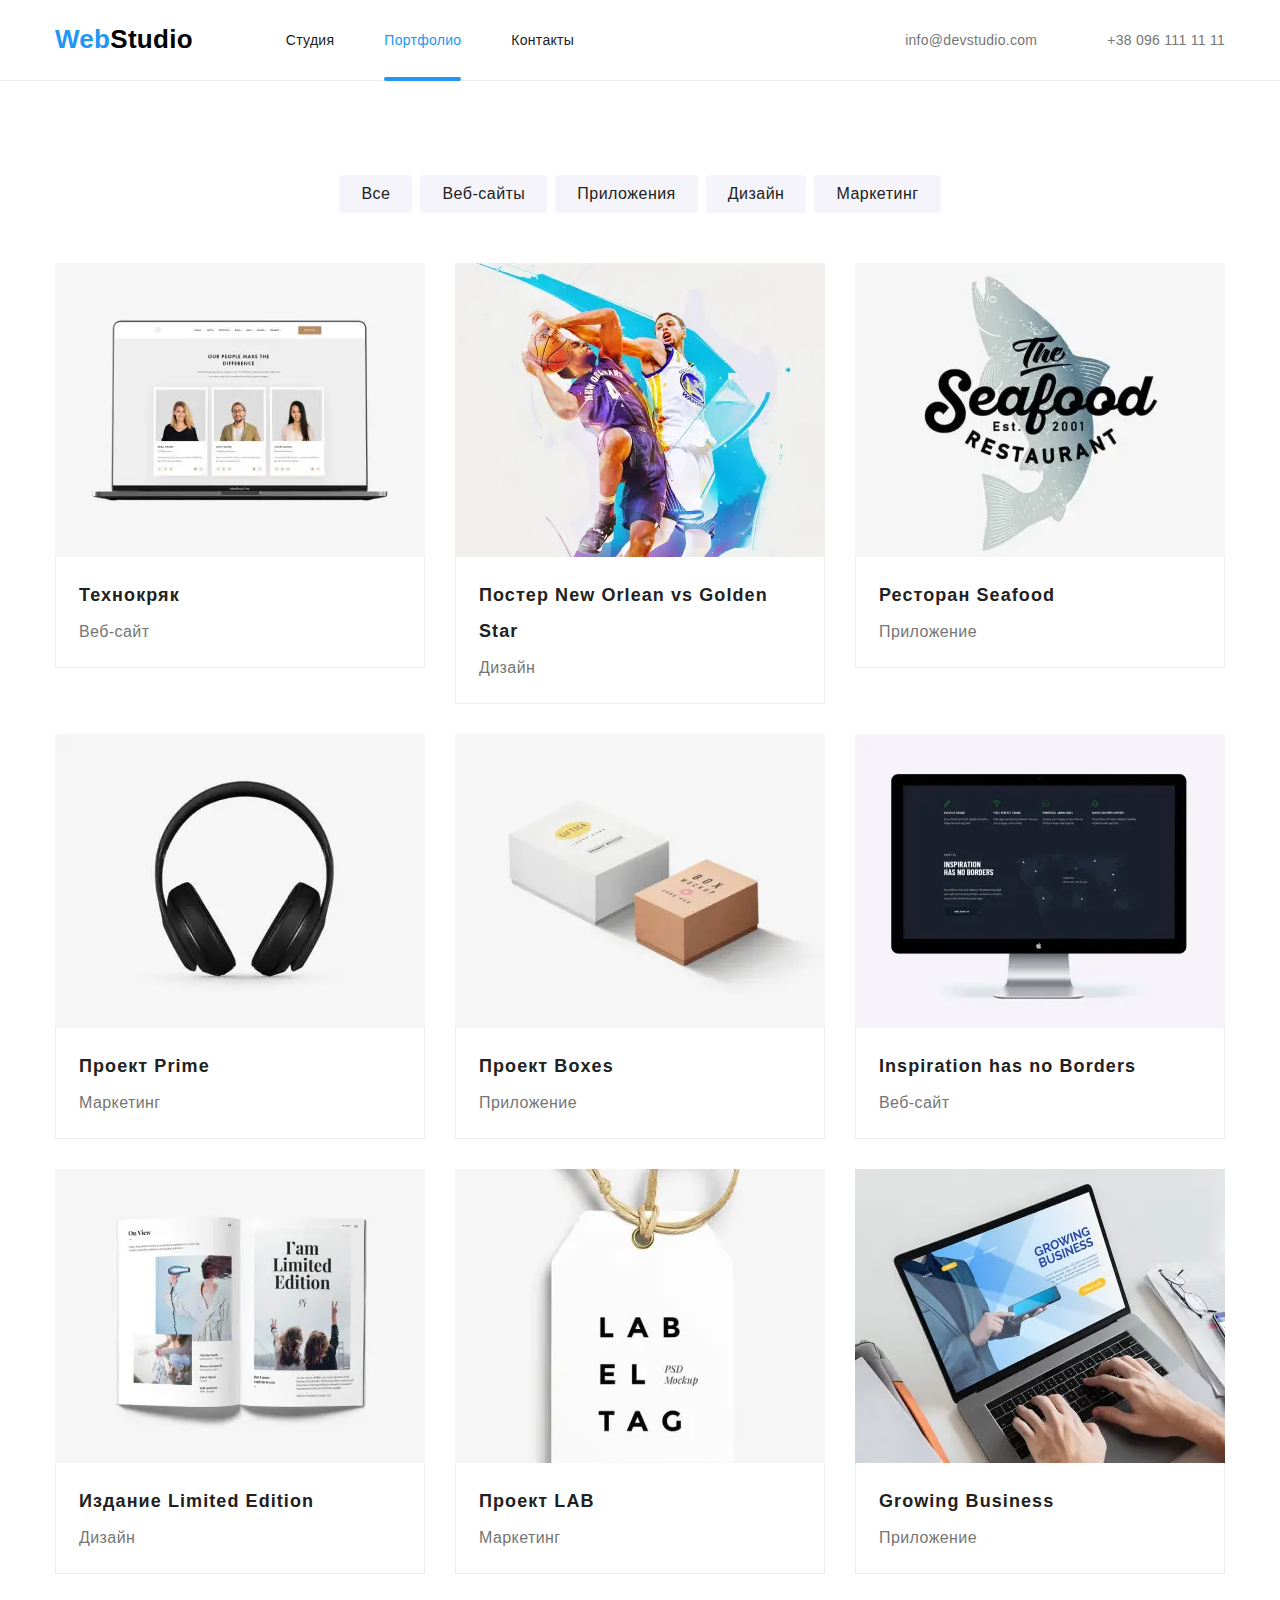
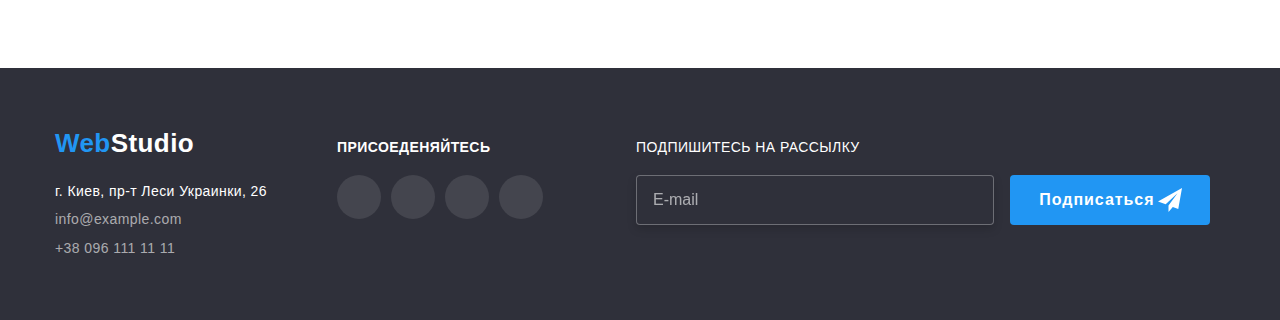
==== commit 5ffd5bb3: "8-1-9" ====
--- a/portfolio.html
+++ b/portfolio.html
@@ -5,6 +5,8 @@
     <meta charset="UTF-8" />
     <meta name="viewport" content="width=device-width, initial-scale=1.0" />
     <title>Portfolio Webstudio</title>
+    <link rel="stylesheet"
+        href="https://fonts.googleapis.com/css2?family=Raleway:wght@700&family=Roboto:wght@400;500;700;900&display=swap" />
     <link rel="preload" href="./css/main.min.css" as="style" />
     <link rel="stylesheet" href="./css/main.min.css" />
 </head>
